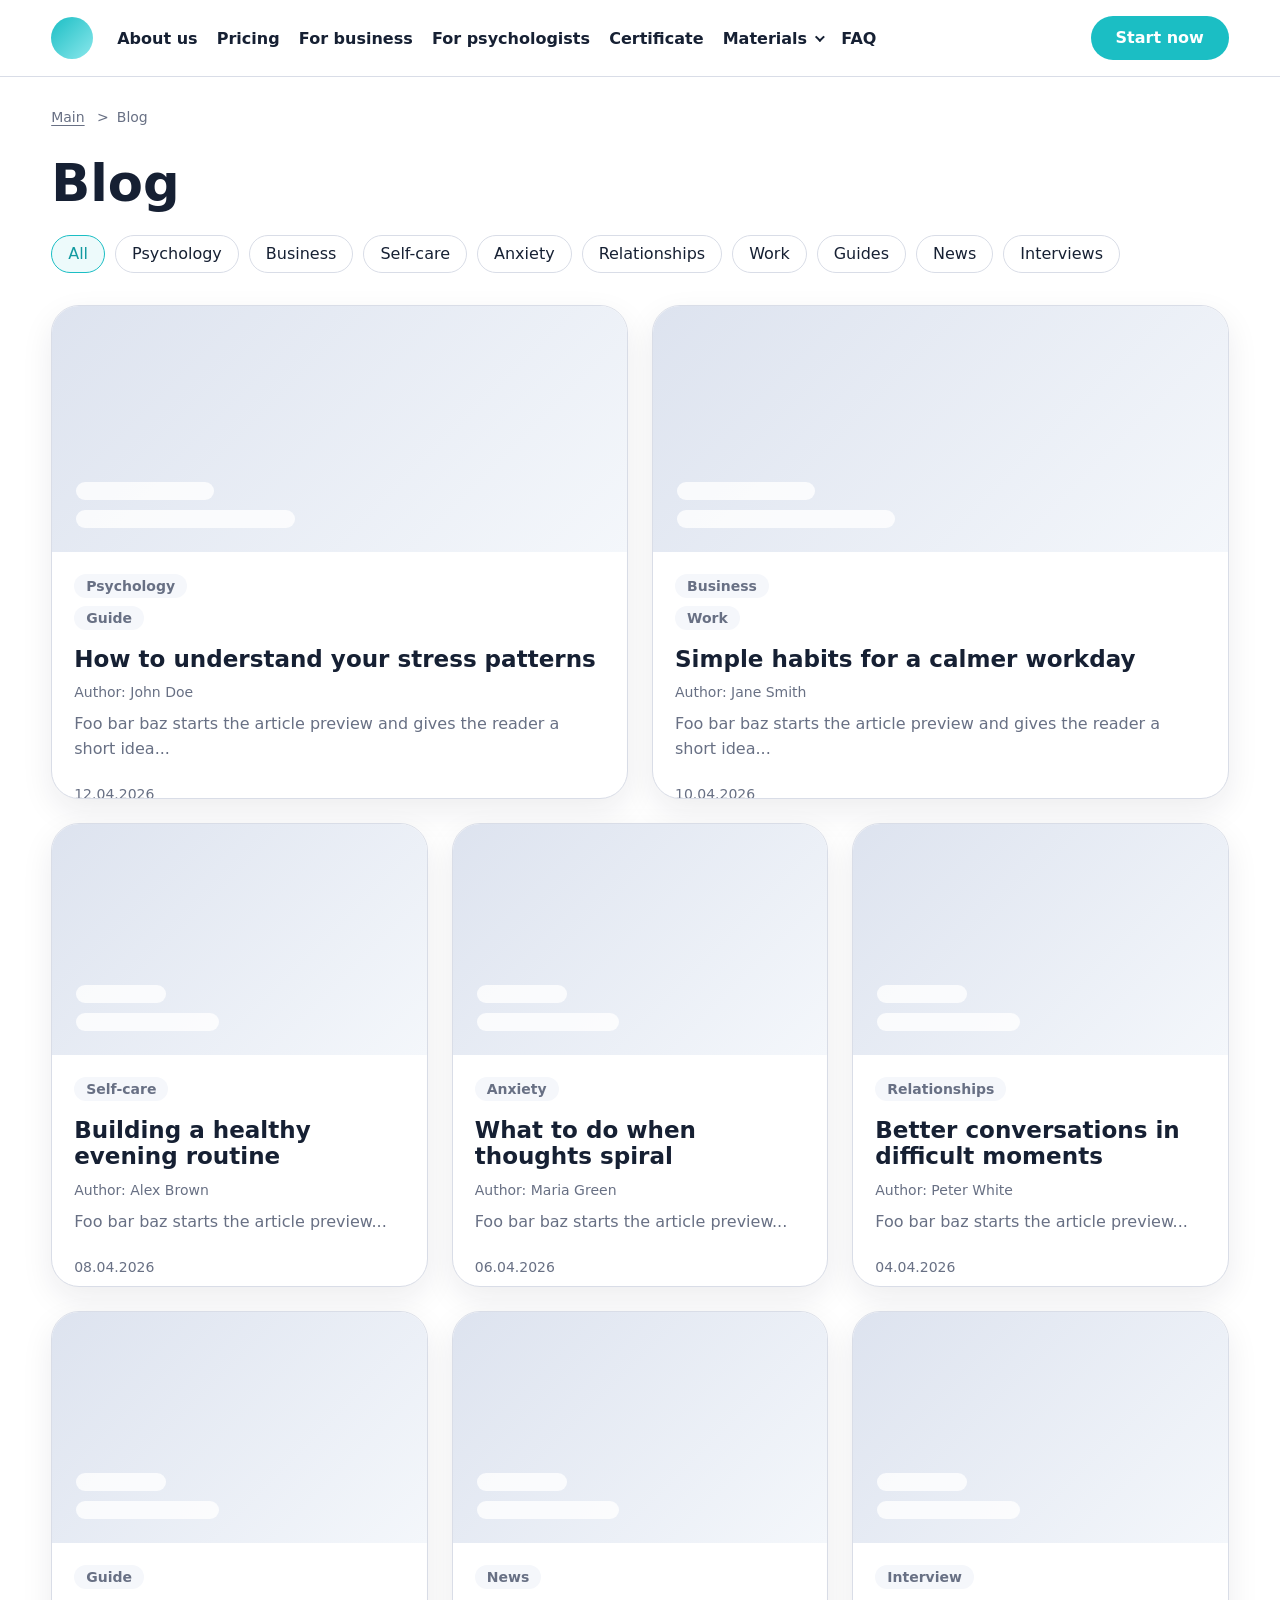
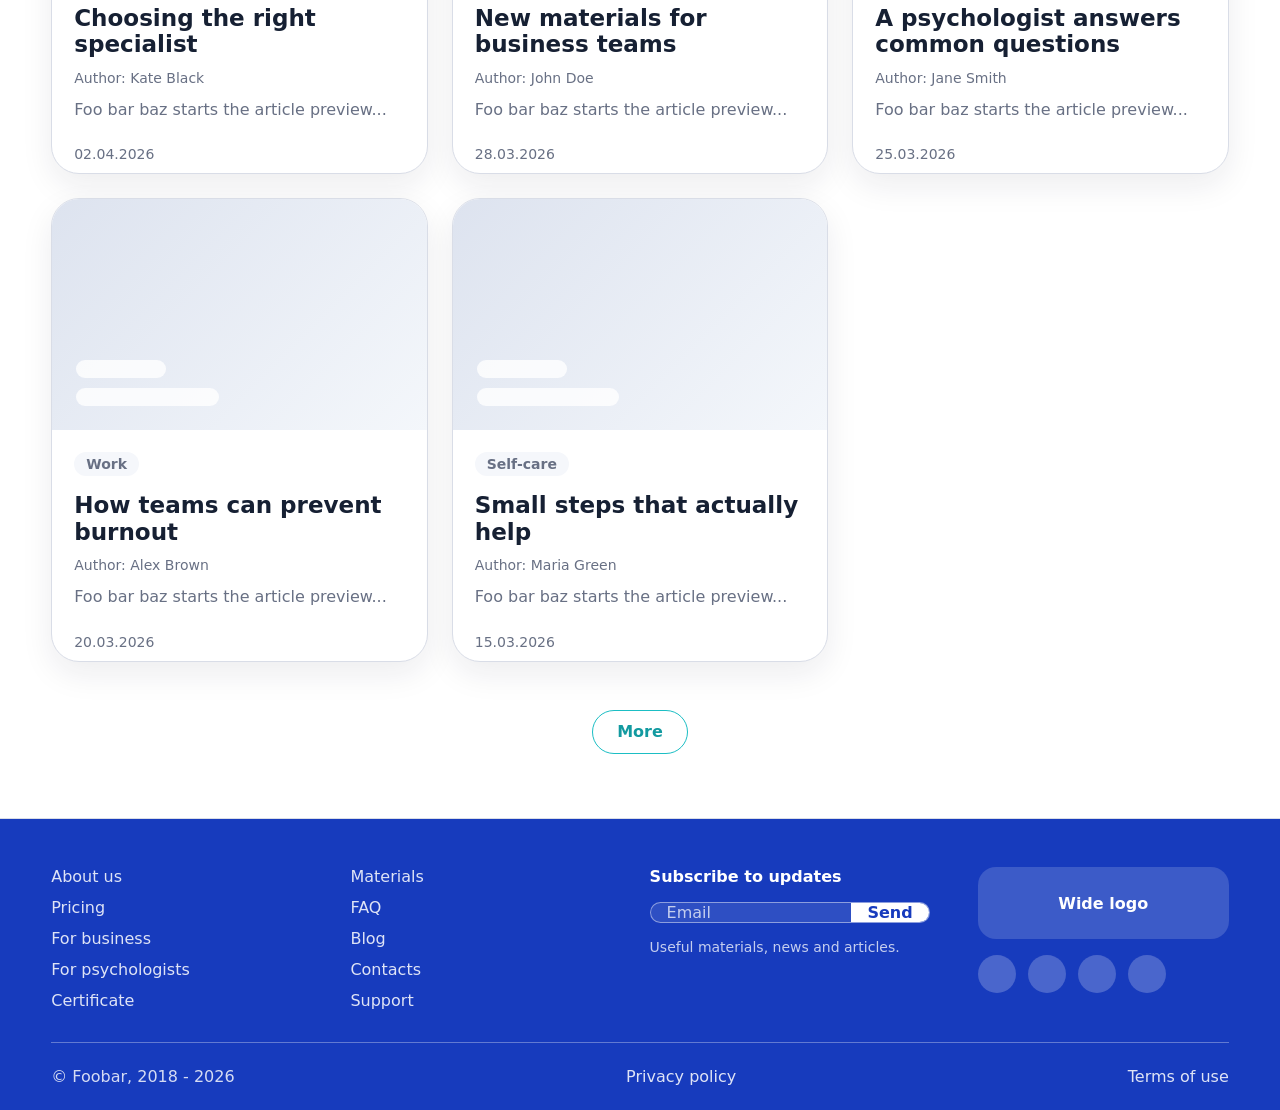
==== src/blog.html @ af33a735 "Add source code" ====
<!doctype html>
<html lang="en">
<head>
  <meta charset="utf-8" />
  <meta name="viewport" content="width=device-width, initial-scale=1" />
  <title>Blog Skeleton</title>
  <link rel="stylesheet" href="styles.css" />
</head>
<body>
  <a class="skip-link" href="#main-content">Skip to main content</a>

  <header class="site-header">
    <div class="site-header__inner container">
      <a class="site-header__logo logo" href="/" aria-label="Go to homepage">
        <span class="logo__image" aria-hidden="true"></span>
      </a>

      <button
        class="site-header__menu-toggle"
        type="button"
        aria-controls="header-menu"
        aria-expanded="false"
      >
        <span aria-hidden="true">☰</span>
        <span>Settings</span>
      </button>

      <div class="site-header__panel" id="header-menu">
        <nav class="site-header__nav nav" aria-label="Main navigation">
          <a class="nav__link" href="#">About us</a>
          <a class="nav__link" href="#">Pricing</a>
          <a class="nav__link" href="#">For business</a>
          <a class="nav__link" href="#">For psychologists</a>
          <a class="nav__link" href="#">Certificate</a>

          <details class="nav__dropdown">
            <summary class="nav__link nav__link--dropdown">Materials</summary>
            <div class="nav__dropdown-menu">
              <a class="nav__dropdown-link" href="#">Blog</a>
              <a class="nav__dropdown-link" href="#">Guides</a>
              <a class="nav__dropdown-link" href="#">Research</a>
            </div>
          </details>

          <a class="nav__link" href="#">FAQ</a>
        </nav>

        <div class="site-header__actions">
          <a class="button button--primary" href="#">Start now</a>
        </div>
      </div>
    </div>
  </header>

  <main class="page" id="main-content">
    <div class="container">
      <nav class="breadcrumbs" aria-label="Breadcrumbs">
        <ol class="breadcrumbs__list">
          <li class="breadcrumbs__item">
            <a class="breadcrumbs__link" href="#">Main</a>
          </li>
          <li class="breadcrumbs__item" aria-current="page">Blog</li>
        </ol>
      </nav>

      <section class="blog">
        <header class="blog__header">
          <h1 class="blog__title">Blog</h1>

          <div class="tag-list" aria-label="Blog tags">
            <button class="tag tag--selected" type="button" aria-pressed="true">All</button>
            <button class="tag" type="button" aria-pressed="false">Psychology</button>
            <button class="tag" type="button" aria-pressed="false">Business</button>
            <button class="tag" type="button" aria-pressed="false">Self-care</button>
            <button class="tag" type="button" aria-pressed="false">Anxiety</button>
            <button class="tag" type="button" aria-pressed="false">Relationships</button>
            <button class="tag" type="button" aria-pressed="false">Work</button>
            <button class="tag" type="button" aria-pressed="false">Guides</button>
            <button class="tag" type="button" aria-pressed="false">News</button>
            <button class="tag" type="button" aria-pressed="false">Interviews</button>
          </div>
        </header>

        <div class="article-grid">
          <article class="article-card article-card--featured">
            <a class="article-card__link" href="#">
              <div class="article-card__image" aria-hidden="true"></div>

              <div class="article-card__content">
                <ul class="article-card__tags" aria-label="Article tags">
                  <li class="article-card__tag">Psychology</li>
                  <li class="article-card__tag">Guide</li>
                </ul>

                <h2 class="article-card__title">How to understand your stress patterns</h2>
                <p class="article-card__author">Author: John Doe</p>
                <p class="article-card__excerpt">
                  Foo bar baz starts the article preview and gives the reader a short idea...
                </p>
                <time class="article-card__date" datetime="2026-04-12">12.04.2026</time>
              </div>
            </a>
          </article>

          <article class="article-card article-card--featured">
            <a class="article-card__link" href="#">
              <div class="article-card__image" aria-hidden="true"></div>

              <div class="article-card__content">
                <ul class="article-card__tags" aria-label="Article tags">
                  <li class="article-card__tag">Business</li>
                  <li class="article-card__tag">Work</li>
                </ul>

                <h2 class="article-card__title">Simple habits for a calmer workday</h2>
                <p class="article-card__author">Author: Jane Smith</p>
                <p class="article-card__excerpt">
                  Foo bar baz starts the article preview and gives the reader a short idea...
                </p>
                <time class="article-card__date" datetime="2026-04-10">10.04.2026</time>
              </div>
            </a>
          </article>

          <!-- Regular cards. On wide screens these become 3 per row. -->
          <article class="article-card">
            <a class="article-card__link" href="#">
              <div class="article-card__image" aria-hidden="true"></div>
              <div class="article-card__content">
                <ul class="article-card__tags" aria-label="Article tags">
                  <li class="article-card__tag">Self-care</li>
                </ul>
                <h2 class="article-card__title">Building a healthy evening routine</h2>
                <p class="article-card__author">Author: Alex Brown</p>
                <p class="article-card__excerpt">Foo bar baz starts the article preview...</p>
                <time class="article-card__date" datetime="2026-04-08">08.04.2026</time>
              </div>
            </a>
          </article>

          <article class="article-card">
            <a class="article-card__link" href="#">
              <div class="article-card__image" aria-hidden="true"></div>
              <div class="article-card__content">
                <ul class="article-card__tags" aria-label="Article tags">
                  <li class="article-card__tag">Anxiety</li>
                </ul>
                <h2 class="article-card__title">What to do when thoughts spiral</h2>
                <p class="article-card__author">Author: Maria Green</p>
                <p class="article-card__excerpt">Foo bar baz starts the article preview...</p>
                <time class="article-card__date" datetime="2026-04-06">06.04.2026</time>
              </div>
            </a>
          </article>

          <article class="article-card">
            <a class="article-card__link" href="#">
              <div class="article-card__image" aria-hidden="true"></div>
              <div class="article-card__content">
                <ul class="article-card__tags" aria-label="Article tags">
                  <li class="article-card__tag">Relationships</li>
                </ul>
                <h2 class="article-card__title">Better conversations in difficult moments</h2>
                <p class="article-card__author">Author: Peter White</p>
                <p class="article-card__excerpt">Foo bar baz starts the article preview...</p>
                <time class="article-card__date" datetime="2026-04-04">04.04.2026</time>
              </div>
            </a>
          </article>

          <article class="article-card">
            <a class="article-card__link" href="#">
              <div class="article-card__image" aria-hidden="true"></div>
              <div class="article-card__content">
                <ul class="article-card__tags" aria-label="Article tags">
                  <li class="article-card__tag">Guide</li>
                </ul>
                <h2 class="article-card__title">Choosing the right specialist</h2>
                <p class="article-card__author">Author: Kate Black</p>
                <p class="article-card__excerpt">Foo bar baz starts the article preview...</p>
                <time class="article-card__date" datetime="2026-04-02">02.04.2026</time>
              </div>
            </a>
          </article>

          <article class="article-card">
            <a class="article-card__link" href="#">
              <div class="article-card__image" aria-hidden="true"></div>
              <div class="article-card__content">
                <ul class="article-card__tags" aria-label="Article tags">
                  <li class="article-card__tag">News</li>
                </ul>
                <h2 class="article-card__title">New materials for business teams</h2>
                <p class="article-card__author">Author: John Doe</p>
                <p class="article-card__excerpt">Foo bar baz starts the article preview...</p>
                <time class="article-card__date" datetime="2026-03-28">28.03.2026</time>
              </div>
            </a>
          </article>

          <article class="article-card">
            <a class="article-card__link" href="#">
              <div class="article-card__image" aria-hidden="true"></div>
              <div class="article-card__content">
                <ul class="article-card__tags" aria-label="Article tags">
                  <li class="article-card__tag">Interview</li>
                </ul>
                <h2 class="article-card__title">A psychologist answers common questions</h2>
                <p class="article-card__author">Author: Jane Smith</p>
                <p class="article-card__excerpt">Foo bar baz starts the article preview...</p>
                <time class="article-card__date" datetime="2026-03-25">25.03.2026</time>
              </div>
            </a>
          </article>

          <article class="article-card">
            <a class="article-card__link" href="#">
              <div class="article-card__image" aria-hidden="true"></div>
              <div class="article-card__content">
                <ul class="article-card__tags" aria-label="Article tags">
                  <li class="article-card__tag">Work</li>
                </ul>
                <h2 class="article-card__title">How teams can prevent burnout</h2>
                <p class="article-card__author">Author: Alex Brown</p>
                <p class="article-card__excerpt">Foo bar baz starts the article preview...</p>
                <time class="article-card__date" datetime="2026-03-20">20.03.2026</time>
              </div>
            </a>
          </article>

          <article class="article-card">
            <a class="article-card__link" href="#">
              <div class="article-card__image" aria-hidden="true"></div>
              <div class="article-card__content">
                <ul class="article-card__tags" aria-label="Article tags">
                  <li class="article-card__tag">Self-care</li>
                </ul>
                <h2 class="article-card__title">Small steps that actually help</h2>
                <p class="article-card__author">Author: Maria Green</p>
                <p class="article-card__excerpt">Foo bar baz starts the article preview...</p>
                <time class="article-card__date" datetime="2026-03-15">15.03.2026</time>
              </div>
            </a>
          </article>
        </div>

        <div class="blog__more">
          <button class="button button--secondary" type="button">More</button>
        </div>
      </section>
    </div>
  </main>

  <footer class="site-footer">
    <div class="site-footer__inner container">
      <div class="site-footer__top">
        <nav class="site-footer__column footer-nav" aria-label="Footer navigation one">
          <a class="footer-nav__link" href="#">About us</a>
          <a class="footer-nav__link" href="#">Pricing</a>
          <a class="footer-nav__link" href="#">For business</a>
          <a class="footer-nav__link" href="#">For psychologists</a>
          <a class="footer-nav__link" href="#">Certificate</a>
        </nav>

        <nav class="site-footer__column footer-nav" aria-label="Footer navigation two">
          <a class="footer-nav__link" href="#">Materials</a>
          <a class="footer-nav__link" href="#">FAQ</a>
          <a class="footer-nav__link" href="#">Blog</a>
          <a class="footer-nav__link" href="#">Contacts</a>
          <a class="footer-nav__link" href="#">Support</a>
        </nav>

        <div class="site-footer__column newsletter">
          <p class="newsletter__title">Subscribe to updates</p>

          <form class="newsletter__form" action="#" method="post">
            <label class="sr-only" for="newsletter-email">Email</label>
            <input
              class="newsletter__input"
              id="newsletter-email"
              name="email"
              type="email"
              placeholder="Email"
              autocomplete="email"
            />
            <button class="newsletter__button" type="submit">Send</button>
          </form>

          <p class="newsletter__note">Useful materials, news and articles.</p>
        </div>

        <div class="site-footer__column footer-brand">
          <a class="footer-brand__logo" href="/" aria-label="Go to homepage">
            Wide logo
          </a>

          <div class="footer-brand__socials" aria-label="Social links">
            <a class="footer-brand__social" href="#" aria-label="Social link 1"></a>
            <a class="footer-brand__social" href="#" aria-label="Social link 2"></a>
            <a class="footer-brand__social" href="#" aria-label="Social link 3"></a>
            <a class="footer-brand__social" href="#" aria-label="Social link 4"></a>
          </div>
        </div>
      </div>

      <div class="site-footer__divider"></div>

      <div class="site-footer__bottom">
        <p class="site-footer__text">© Foobar, 2018 - 2026</p>
        <a class="site-footer__link" href="#">Privacy policy</a>
        <a class="site-footer__link" href="#">Terms of use</a>
      </div>
    </div>
  </footer>

  <script src="app.js"></script>
</body>
</html>
---- src/styles.css ----
:root {
  /* Layout */
  --container-max-width: 1180px;
  --page-padding-inline: clamp(16px, 4vw, 64px);

  /* Colors */
  --color-white: #ffffff;
  --color-text: #162033;
  --color-muted: #687084;
  --color-border: #d9dde7;
  --color-soft: #f5f7fb;
  --color-placeholder: #e7ebf3;
  --color-primary: #1bbec4;
  --color-primary-dark: #129aa0;
  --color-footer: #173bbd;

  /* Typography */
  --font-family-base: system-ui, -apple-system, BlinkMacSystemFont, "Segoe UI", sans-serif;
  --font-size-base: 16px;
  --font-size-small: 0.875rem;
  --font-size-title: clamp(2rem, 4vw, 3.5rem);
  --font-size-card-title: clamp(1.15rem, 1.8vw, 1.6rem);

  /* Shape */
  --radius-small: 10px;
  --radius-medium: 18px;
  --radius-large: 28px;
  --radius-pill: 999px;

  /* Spacing */
  --space-1: 4px;
  --space-2: 8px;
  --space-3: 12px;
  --space-4: 16px;
  --space-5: 24px;
  --space-6: 32px;
  --space-7: 48px;
  --space-8: 64px;

  /* Header */
  --header-height: 76px;

  /* Tags */
  --tag-height: 38px;
  --tag-gap: 10px;

  /* Cards */
  --card-min-height: 460px;
  --card-image-height: 50%;
  --card-padding: 22px;
}

/* Base */

*,
*::before,
*::after {
  box-sizing: border-box;
}

html {
  font-size: var(--font-size-base);
}

body {
  margin: 0;
  font-family: var(--font-family-base);
  color: var(--color-text);
  background: var(--color-white);
}

a {
  color: inherit;
  text-decoration: none;
}

a,
button,
summary {
  cursor: pointer;
}

button,
input {
  font: inherit;
}

img {
  max-width: 100%;
  display: block;
}

.container {
  width: min(100% - (var(--page-padding-inline) * 2), var(--container-max-width));
  margin-inline: auto;
}

.sr-only {
  position: absolute;
  width: 1px;
  height: 1px;
  padding: 0;
  overflow: hidden;
  clip: rect(0 0 0 0);
  white-space: nowrap;
  border: 0;
}

.skip-link {
  position: absolute;
  top: var(--space-3);
  left: var(--space-3);
  z-index: 100;
  padding: var(--space-3) var(--space-4);
  border-radius: var(--radius-small);
  background: var(--color-text);
  color: var(--color-white);
  transform: translateY(-150%);
}

.skip-link:focus {
  transform: translateY(0);
}

:focus-visible {
  outline: 3px solid var(--color-primary);
  outline-offset: 3px;
}

/* Buttons */

.button {
  display: inline-flex;
  align-items: center;
  justify-content: center;
  min-height: 44px;
  padding: 0 var(--space-5);
  border: 1px solid transparent;
  border-radius: var(--radius-pill);
  font-weight: 700;
  line-height: 1;
  transition:
    background-color 160ms ease,
    border-color 160ms ease,
    color 160ms ease,
    transform 160ms ease;
}

.button:hover {
  transform: translateY(-1px);
}

.button--primary {
  background: var(--color-primary);
  color: var(--color-white);
}

.button--primary:hover {
  background: var(--color-primary-dark);
}

.button--secondary {
  background: var(--color-white);
  border-color: var(--color-primary);
  color: var(--color-primary-dark);
}

.button--secondary:hover {
  background: var(--color-primary);
  color: var(--color-white);
}

/* Header */

.site-header {
  position: sticky;
  top: 0;
  z-index: 50;
  background: rgba(255, 255, 255, 0.95);
  border-bottom: 1px solid var(--color-border);
  backdrop-filter: blur(12px);
}

.site-header__inner {
  position: relative;
  min-height: var(--header-height);
  display: flex;
  align-items: center;
  gap: var(--space-5);
}

.logo {
  display: inline-flex;
  align-items: center;
  gap: var(--space-3);
  flex: 0 0 auto;
  font-weight: 800;
}

.logo__image {
  width: 42px;
  height: 42px;
  border-radius: 50%;
  background:
    linear-gradient(135deg, var(--color-primary), #8be8ec);
}

.logo__text {
  font-size: 1.2rem;
}

.site-header__panel {
  display: flex;
  align-items: center;
  gap: var(--space-5);
  flex: 1 1 auto;
}

.site-header__nav {
  display: flex;
  align-items: center;
  gap: clamp(12px, 1.5vw, 24px);
  flex-wrap: nowrap;
}

.site-header__actions {
  margin-left: auto;
  flex: 0 0 auto;
}

.site-header__menu-toggle {
  display: none;
  align-items: center;
  gap: var(--space-2);
  margin-left: auto;
  padding: var(--space-2) var(--space-4);
  border: 1px solid var(--color-border);
  border-radius: var(--radius-pill);
  background: var(--color-white);
  color: var(--color-text);
  font-weight: 700;
}

.nav__link {
  display: inline-flex;
  align-items: center;
  min-height: 44px;
  color: var(--color-text);
  font-weight: 600;
  white-space: nowrap;
  transition: color 160ms ease;
}

.nav__link:hover,
.nav__link:focus-visible {
  color: var(--color-primary-dark);
}

.nav__dropdown {
  position: relative;
}

.nav__dropdown summary {
  list-style: none;
}

.nav__dropdown summary::-webkit-details-marker {
  display: none;
}

.nav__link--dropdown::after {
  content: "";
  width: 7px;
  height: 7px;
  margin-left: var(--space-2);
  border-right: 2px solid currentColor;
  border-bottom: 2px solid currentColor;
  transform: rotate(45deg) translateY(-2px);
  transition: transform 160ms ease;
}

.nav__dropdown[open] .nav__link--dropdown::after {
  transform: rotate(225deg) translateY(-2px);
}

.nav__dropdown-menu {
  position: absolute;
  top: calc(100% + var(--space-2));
  left: 0;
  min-width: 180px;
  padding: var(--space-2);
  border: 1px solid var(--color-border);
  border-radius: var(--radius-medium);
  background: var(--color-white);
  box-shadow: 0 18px 40px rgba(20, 28, 45, 0.12);
}

.nav__dropdown-link {
  display: block;
  padding: var(--space-3);
  border-radius: var(--radius-small);
  color: var(--color-text);
}

.nav__dropdown-link:hover,
.nav__dropdown-link:focus-visible {
  background: var(--color-soft);
}

/* Main */

.page {
  padding-block: var(--space-6) var(--space-8);
}

.breadcrumbs {
  margin-bottom: var(--space-6);
  color: var(--color-muted);
  font-size: var(--font-size-small);
}

.breadcrumbs__list {
  display: flex;
  flex-wrap: wrap;
  gap: var(--space-2);
  padding: 0;
  margin: 0;
  list-style: none;
}

.breadcrumbs__item:not(:last-child)::after {
  content: ">";
  margin-left: var(--space-2);
  color: var(--color-muted);
}

.breadcrumbs__link {
  text-decoration: underline;
  text-underline-offset: 3px;
}

.blog__header {
  margin-bottom: var(--space-6);
}

.blog__title {
  margin: 0 0 var(--space-5);
  font-size: var(--font-size-title);
  line-height: 1.05;
}

/* Tags */

.tag-list {
  display: flex;
  flex-wrap: wrap;
  gap: var(--tag-gap);
  max-height: calc((var(--tag-height) * 2) + var(--tag-gap));
  overflow-y: auto;
  padding-right: var(--space-2);
  scrollbar-width: thin;
}

.tag {
  min-height: var(--tag-height);
  padding: 0 var(--space-4);
  border: 1px solid var(--color-border);
  border-radius: var(--radius-pill);
  background: var(--color-white);
  color: var(--color-text);
  white-space: nowrap;
  transition:
    border-color 160ms ease,
    color 160ms ease,
    background-color 160ms ease;
}

.tag:hover {
  border-color: var(--color-primary);
  color: var(--color-primary-dark);
}

.tag--selected {
  border-color: var(--color-primary);
  color: var(--color-primary-dark);
  background: rgba(27, 190, 196, 0.08);
}

/* Article grid */

.article-grid {
  display: grid;
  grid-template-columns: repeat(6, minmax(0, 1fr));
  gap: var(--space-5);
}

.article-card {
  grid-column: span 2;
  min-height: var(--card-min-height);
  border-radius: var(--radius-large);
  background: var(--color-white);
  border: 1px solid var(--color-border);
  overflow: hidden;
  box-shadow: 0 12px 32px rgba(20, 28, 45, 0.08);
  transition:
    transform 160ms ease,
    box-shadow 160ms ease,
    border-color 160ms ease;
}

.article-card--featured {
  grid-column: span 3;
}

.article-card:hover {
  transform: translateY(-3px);
  border-color: rgba(27, 190, 196, 0.55);
  box-shadow: 0 18px 46px rgba(20, 28, 45, 0.12);
}

.article-card__link {
  display: flex;
  flex-direction: column;
  height: 100%;
}

.article-card__image {
  min-height: 220px;
  flex: 0 0 var(--card-image-height);
  background:
    linear-gradient(135deg, #dde3ef, #f4f7fb);
  position: relative;
}

.article-card__image::before,
.article-card__image::after {
  content: "";
  position: absolute;
  border-radius: var(--radius-pill);
  background: rgba(255, 255, 255, 0.8);
}

.article-card__image::before {
  width: 38%;
  height: 18px;
  left: var(--space-5);
  bottom: var(--space-5);
}

.article-card__image::after {
  width: 24%;
  height: 18px;
  left: var(--space-5);
  bottom: calc(var(--space-5) + 28px);
}

.article-card__content {
  position: relative;
  display: flex;
  flex-direction: column;
  flex: 1 1 auto;
  padding: var(--card-padding);
}

.article-card__tags {
  display: flex;
  flex-direction: column;
  align-items: flex-start;
  gap: var(--space-2);
  padding: 0;
  margin: 0 0 var(--space-4);
  list-style: none;
}

.article-card__tag {
  padding: var(--space-1) var(--space-3);
  border-radius: var(--radius-pill);
  background: var(--color-soft);
  color: var(--color-muted);
  font-size: var(--font-size-small);
  font-weight: 700;
}

.article-card__title {
  margin: 0 0 var(--space-3);
  font-size: var(--font-size-card-title);
  line-height: 1.15;
}

.article-card__author {
  margin: 0 0 var(--space-3);
  color: var(--color-muted);
  font-size: var(--font-size-small);
}

.article-card__excerpt {
  margin: 0 0 var(--space-5);
  color: var(--color-muted);
  line-height: 1.55;
}

.article-card__date {
  margin-top: auto;
  color: var(--color-muted);
  font-size: var(--font-size-small);
}

.blog__more {
  display: flex;
  justify-content: center;
  margin-top: var(--space-7);
}

/* Footer */

.site-footer {
  border-top: 1px solid var(--color-border);
  background: var(--color-footer);
  color: var(--color-white);
}

.site-footer__inner {
  padding-block: var(--space-7) var(--space-5);
}

.site-footer__top {
  display: flex;
  flex-wrap: wrap;
  gap: var(--space-7);
  align-items: flex-start;
}

.site-footer__column {
  flex: 1 1 190px;
}

.footer-nav {
  display: flex;
  flex-direction: column;
  gap: var(--space-3);
}

.footer-nav__link,
.site-footer__link {
  color: rgba(255, 255, 255, 0.86);
}

.footer-nav__link:hover,
.site-footer__link:hover {
  color: var(--color-white);
  text-decoration: underline;
  text-underline-offset: 3px;
}

.newsletter {
  min-width: min(100%, 280px);
}

.newsletter__title,
.newsletter__note {
  margin: 0;
}

.newsletter__title {
  font-weight: 800;
}

.newsletter__form {
  display: flex;
  margin-block: var(--space-4);
  border: 1px solid rgba(255, 255, 255, 0.45);
  border-radius: var(--radius-pill);
  overflow: hidden;
  background: rgba(255, 255, 255, 0.1);
}

.newsletter__input {
  min-width: 0;
  flex: 1 1 auto;
  padding: 0 var(--space-4);
  border: 0;
  background: transparent;
  color: var(--color-white);
}

.newsletter__input::placeholder {
  color: rgba(255, 255, 255, 0.72);
}

.newsletter__button {
  flex: 0 0 auto;
  padding: 0 var(--space-4);
  border: 0;
  background: var(--color-white);
  color: var(--color-footer);
  font-weight: 800;
}

.newsletter__note {
  color: rgba(255, 255, 255, 0.75);
  font-size: var(--font-size-small);
}

.footer-brand {
  display: flex;
  flex-direction: column;
  gap: var(--space-4);
}

.footer-brand__logo {
  display: flex;
  align-items: center;
  justify-content: center;
  min-height: 72px;
  width: min(100%, 260px);
  border-radius: var(--radius-medium);
  background: rgba(255, 255, 255, 0.16);
  font-weight: 800;
}

.footer-brand__socials {
  display: flex;
  gap: var(--space-3);
}

.footer-brand__social {
  width: 38px;
  height: 38px;
  border-radius: 50%;
  background: rgba(255, 255, 255, 0.22);
  transition: background-color 160ms ease, transform 160ms ease;
}

.footer-brand__social:hover {
  background: rgba(255, 255, 255, 0.36);
  transform: translateY(-1px);
}

.site-footer__divider {
  height: 1px;
  margin-block: var(--space-6) var(--space-5);
  background: rgba(255, 255, 255, 0.32);
}

.site-footer__bottom {
  display: flex;
  flex-wrap: wrap;
  gap: var(--space-4) var(--space-6);
  align-items: center;
  justify-content: space-between;
  color: rgba(255, 255, 255, 0.82);
}

.site-footer__text {
  margin: 0;
}

/* Responsive */

@media (max-width: 1000px) {
  .article-card,
  .article-card--featured {
    grid-column: span 3;
  }
}

@media (max-width: 900px) {
  .site-header__menu-toggle {
    display: inline-flex;
  }

  .site-header__panel {
    position: absolute;
    top: calc(100% + 1px);
    left: 0;
    right: 0;
    display: none;
    flex-direction: column;
    align-items: stretch;
    padding: var(--space-4);
    border: 1px solid var(--color-border);
    border-radius: 0 0 var(--radius-medium) var(--radius-medium);
    background: var(--color-white);
    box-shadow: 0 18px 40px rgba(20, 28, 45, 0.12);
  }

  .site-header__panel--open {
    display: flex;
  }

  .site-header__nav {
    flex-direction: column;
    align-items: stretch;
    gap: var(--space-1);
  }

  .nav__link {
    width: 100%;
    justify-content: space-between;
    padding-inline: var(--space-3);
  }

  .nav__dropdown-menu {
    position: static;
    margin-top: var(--space-2);
    box-shadow: none;
  }

  .site-header__actions {
    margin-left: 0;
  }

  .site-header__actions .button {
    width: 100%;
  }
}

@media (max-width: 680px) {
  :root {
    --card-min-height: 420px;
    --card-padding: 18px;
  }

  .article-card,
  .article-card--featured {
    grid-column: 1 / -1;
  }

  .article-card__image {
    min-height: 190px;
  }

  .site-footer__top {
    flex-direction: column;
    gap: var(--space-6);
  }

  .site-footer__column {
    width: 100%;
  }

  .site-footer__bottom {
    flex-direction: column;
    align-items: flex-start;
  }
}

@media (max-width: 420px) {
  .logo__text {
    display: none;
  }

  .newsletter__form {
    border-radius: var(--radius-medium);
    flex-direction: column;
  }

  .newsletter__input {
    min-height: 46px;
  }

  .newsletter__button {
    min-height: 46px;
  }
}
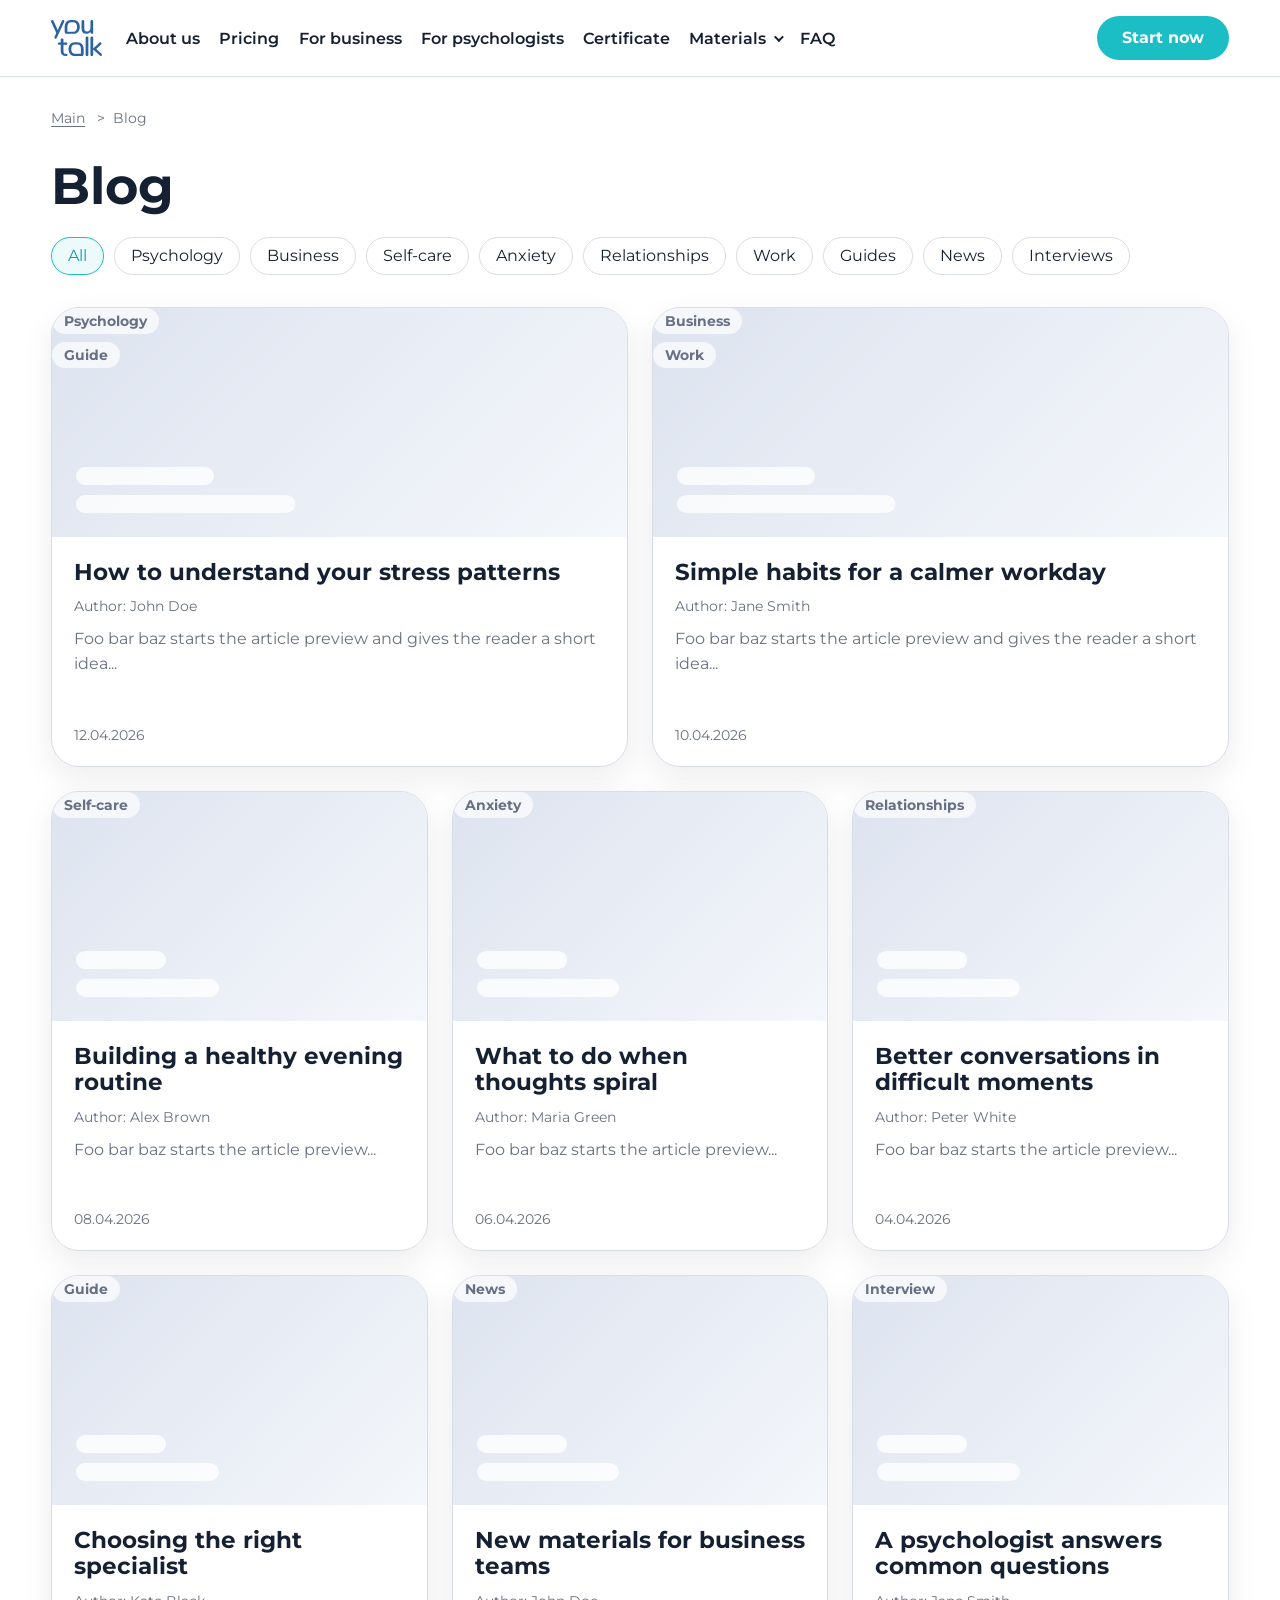
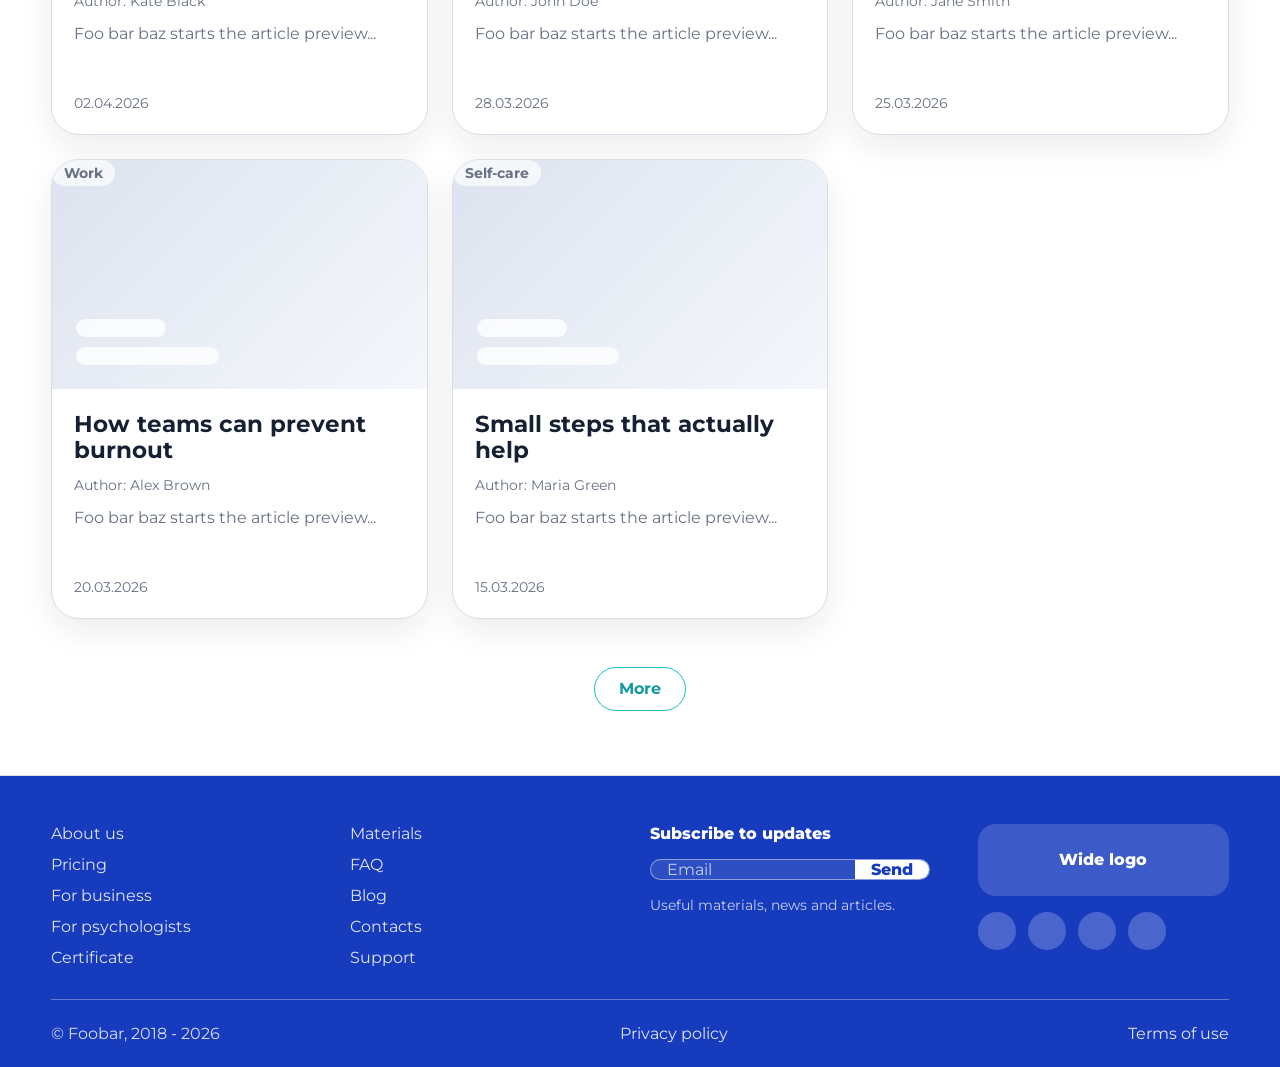
==== commit a4532e53: "[blog] Set page title" ====
--- a/src/blog.html
+++ b/src/blog.html
@@ -3,7 +3,7 @@
 <head>
   <meta charset="utf-8" />
   <meta name="viewport" content="width=device-width, initial-scale=1" />
-  <title>Blog Skeleton</title>
+  <title>Youtalk: Blogs</title>
   <link rel="stylesheet" href="styles.css" />
 </head>
 <body>
@@ -12,7 +12,7 @@
   <header class="site-header">
     <div class="site-header__inner container">
       <a class="site-header__logo logo" href="/" aria-label="Go to homepage">
-        <span class="logo__image" aria-hidden="true"></span>
+        <img src="logo.svg" alt="Foobar" />
       </a>
 
       <button
@@ -84,14 +84,14 @@
         <div class="article-grid">
           <article class="article-card article-card--featured">
             <a class="article-card__link" href="#">
-              <div class="article-card__image" aria-hidden="true"></div>
-
-              <div class="article-card__content">
+              <div class="article-card__image" aria-hidden="true">
                 <ul class="article-card__tags" aria-label="Article tags">
                   <li class="article-card__tag">Psychology</li>
                   <li class="article-card__tag">Guide</li>
                 </ul>
-
+              </div>
+
+              <div class="article-card__content">
                 <h2 class="article-card__title">How to understand your stress patterns</h2>
                 <p class="article-card__author">Author: John Doe</p>
                 <p class="article-card__excerpt">
@@ -104,14 +104,14 @@
 
           <article class="article-card article-card--featured">
             <a class="article-card__link" href="#">
-              <div class="article-card__image" aria-hidden="true"></div>
-
-              <div class="article-card__content">
+              <div class="article-card__image" aria-hidden="true">
                 <ul class="article-card__tags" aria-label="Article tags">
                   <li class="article-card__tag">Business</li>
                   <li class="article-card__tag">Work</li>
                 </ul>
-
+              </div>
+
+              <div class="article-card__content">
                 <h2 class="article-card__title">Simple habits for a calmer workday</h2>
                 <p class="article-card__author">Author: Jane Smith</p>
                 <p class="article-card__excerpt">
@@ -125,11 +125,12 @@
           <!-- Regular cards. On wide screens these become 3 per row. -->
           <article class="article-card">
             <a class="article-card__link" href="#">
-              <div class="article-card__image" aria-hidden="true"></div>
-              <div class="article-card__content">
+              <div class="article-card__image" aria-hidden="true">
                 <ul class="article-card__tags" aria-label="Article tags">
                   <li class="article-card__tag">Self-care</li>
                 </ul>
+              </div>
+              <div class="article-card__content">
                 <h2 class="article-card__title">Building a healthy evening routine</h2>
                 <p class="article-card__author">Author: Alex Brown</p>
                 <p class="article-card__excerpt">Foo bar baz starts the article preview...</p>
@@ -140,11 +141,12 @@
 
           <article class="article-card">
             <a class="article-card__link" href="#">
-              <div class="article-card__image" aria-hidden="true"></div>
-              <div class="article-card__content">
+              <div class="article-card__image" aria-hidden="true">
                 <ul class="article-card__tags" aria-label="Article tags">
                   <li class="article-card__tag">Anxiety</li>
                 </ul>
+              </div>
+              <div class="article-card__content">
                 <h2 class="article-card__title">What to do when thoughts spiral</h2>
                 <p class="article-card__author">Author: Maria Green</p>
                 <p class="article-card__excerpt">Foo bar baz starts the article preview...</p>
@@ -155,11 +157,12 @@
 
           <article class="article-card">
             <a class="article-card__link" href="#">
-              <div class="article-card__image" aria-hidden="true"></div>
-              <div class="article-card__content">
+              <div class="article-card__image" aria-hidden="true">
                 <ul class="article-card__tags" aria-label="Article tags">
                   <li class="article-card__tag">Relationships</li>
                 </ul>
+              </div>
+              <div class="article-card__content">
                 <h2 class="article-card__title">Better conversations in difficult moments</h2>
                 <p class="article-card__author">Author: Peter White</p>
                 <p class="article-card__excerpt">Foo bar baz starts the article preview...</p>
@@ -170,11 +173,12 @@
 
           <article class="article-card">
             <a class="article-card__link" href="#">
-              <div class="article-card__image" aria-hidden="true"></div>
-              <div class="article-card__content">
+              <div class="article-card__image" aria-hidden="true">
                 <ul class="article-card__tags" aria-label="Article tags">
                   <li class="article-card__tag">Guide</li>
                 </ul>
+              </div>
+              <div class="article-card__content">
                 <h2 class="article-card__title">Choosing the right specialist</h2>
                 <p class="article-card__author">Author: Kate Black</p>
                 <p class="article-card__excerpt">Foo bar baz starts the article preview...</p>
@@ -185,11 +189,12 @@
 
           <article class="article-card">
             <a class="article-card__link" href="#">
-              <div class="article-card__image" aria-hidden="true"></div>
-              <div class="article-card__content">
+              <div class="article-card__image" aria-hidden="true">
                 <ul class="article-card__tags" aria-label="Article tags">
                   <li class="article-card__tag">News</li>
                 </ul>
+              </div>
+              <div class="article-card__content">
                 <h2 class="article-card__title">New materials for business teams</h2>
                 <p class="article-card__author">Author: John Doe</p>
                 <p class="article-card__excerpt">Foo bar baz starts the article preview...</p>
@@ -200,11 +205,12 @@
 
           <article class="article-card">
             <a class="article-card__link" href="#">
-              <div class="article-card__image" aria-hidden="true"></div>
-              <div class="article-card__content">
+              <div class="article-card__image" aria-hidden="true">
                 <ul class="article-card__tags" aria-label="Article tags">
                   <li class="article-card__tag">Interview</li>
                 </ul>
+              </div>
+              <div class="article-card__content">
                 <h2 class="article-card__title">A psychologist answers common questions</h2>
                 <p class="article-card__author">Author: Jane Smith</p>
                 <p class="article-card__excerpt">Foo bar baz starts the article preview...</p>
@@ -215,11 +221,12 @@
 
           <article class="article-card">
             <a class="article-card__link" href="#">
-              <div class="article-card__image" aria-hidden="true"></div>
-              <div class="article-card__content">
+              <div class="article-card__image" aria-hidden="true">
                 <ul class="article-card__tags" aria-label="Article tags">
                   <li class="article-card__tag">Work</li>
                 </ul>
+              </div>
+              <div class="article-card__content">
                 <h2 class="article-card__title">How teams can prevent burnout</h2>
                 <p class="article-card__author">Author: Alex Brown</p>
                 <p class="article-card__excerpt">Foo bar baz starts the article preview...</p>
@@ -230,11 +237,12 @@
 
           <article class="article-card">
             <a class="article-card__link" href="#">
-              <div class="article-card__image" aria-hidden="true"></div>
-              <div class="article-card__content">
+              <div class="article-card__image" aria-hidden="true">
                 <ul class="article-card__tags" aria-label="Article tags">
                   <li class="article-card__tag">Self-care</li>
                 </ul>
+              </div>
+              <div class="article-card__content">
                 <h2 class="article-card__title">Small steps that actually help</h2>
                 <p class="article-card__author">Author: Maria Green</p>
                 <p class="article-card__excerpt">Foo bar baz starts the article preview...</p>
--- a/src/styles.css
+++ b/src/styles.css
@@ -1,3 +1,5 @@
+@import url('https://fonts.googleapis.com/css2?family=Montserrat:wght@100..900&display=swap');
+
 :root {
   /* Layout */
   --container-max-width: 1180px;
@@ -15,7 +17,7 @@
   --color-footer: #173bbd;
 
   /* Typography */
-  --font-family-base: system-ui, -apple-system, BlinkMacSystemFont, "Segoe UI", sans-serif;
+  --font-family-base: "Montserrat", sans-serif;
   --font-size-base: 16px;
   --font-size-small: 0.875rem;
   --font-size-title: clamp(2rem, 4vw, 3.5rem);
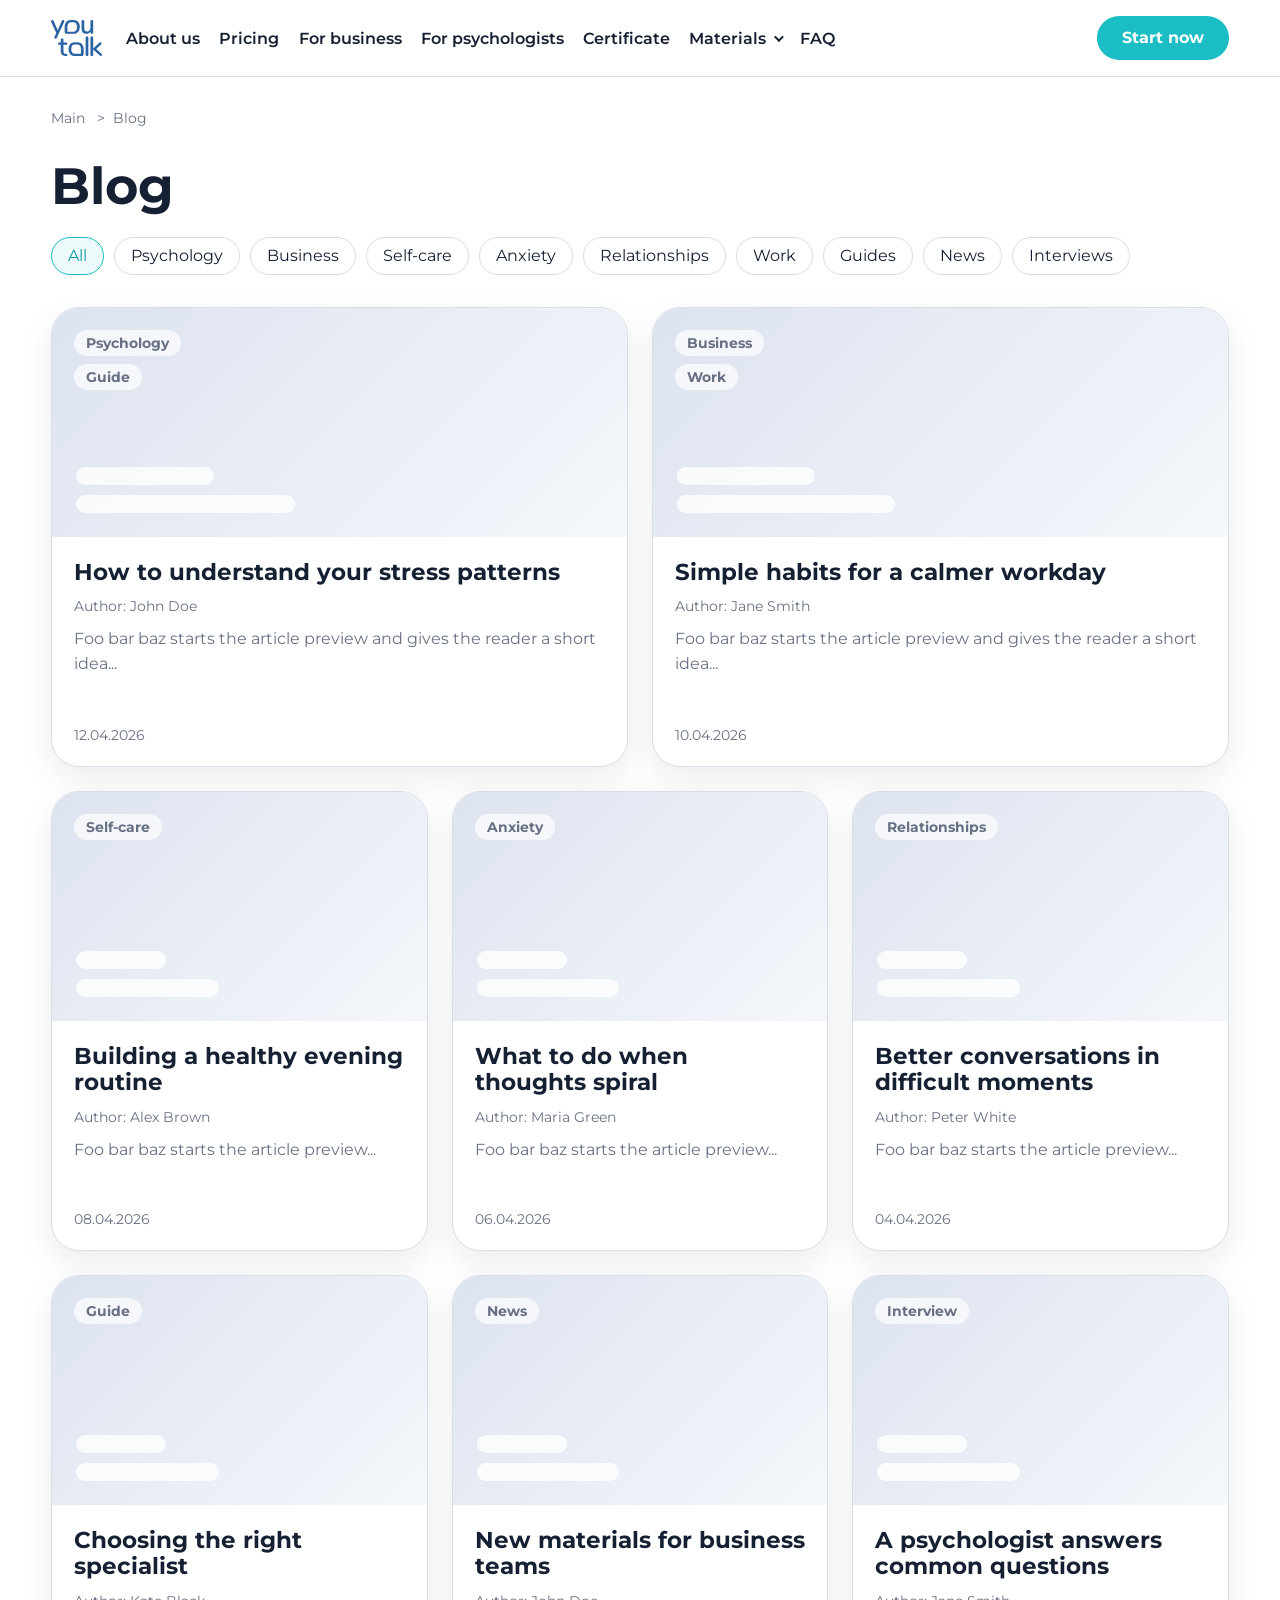
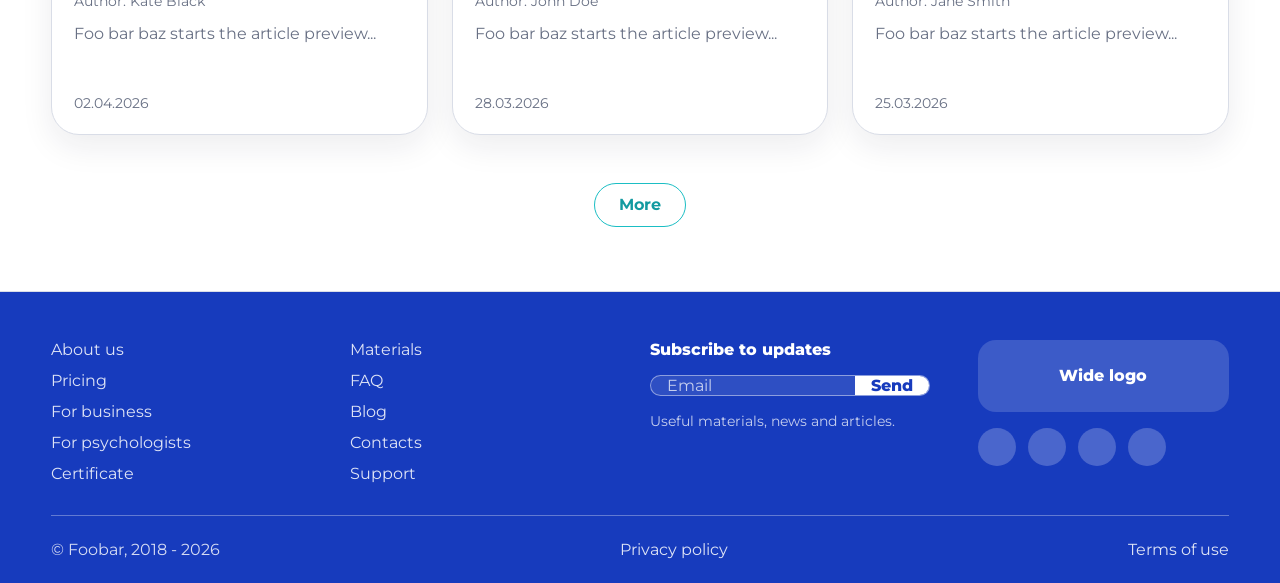
==== commit 60f056cb: "[blog] Remove not needed articles" ====
--- a/src/blog.html
+++ b/src/blog.html
@@ -218,38 +218,6 @@
               </div>
             </a>
           </article>
-
-          <article class="article-card">
-            <a class="article-card__link" href="#">
-              <div class="article-card__image" aria-hidden="true">
-                <ul class="article-card__tags" aria-label="Article tags">
-                  <li class="article-card__tag">Work</li>
-                </ul>
-              </div>
-              <div class="article-card__content">
-                <h2 class="article-card__title">How teams can prevent burnout</h2>
-                <p class="article-card__author">Author: Alex Brown</p>
-                <p class="article-card__excerpt">Foo bar baz starts the article preview...</p>
-                <time class="article-card__date" datetime="2026-03-20">20.03.2026</time>
-              </div>
-            </a>
-          </article>
-
-          <article class="article-card">
-            <a class="article-card__link" href="#">
-              <div class="article-card__image" aria-hidden="true">
-                <ul class="article-card__tags" aria-label="Article tags">
-                  <li class="article-card__tag">Self-care</li>
-                </ul>
-              </div>
-              <div class="article-card__content">
-                <h2 class="article-card__title">Small steps that actually help</h2>
-                <p class="article-card__author">Author: Maria Green</p>
-                <p class="article-card__excerpt">Foo bar baz starts the article preview...</p>
-                <time class="article-card__date" datetime="2026-03-15">15.03.2026</time>
-              </div>
-            </a>
-          </article>
         </div>
 
         <div class="blog__more">
--- a/src/styles.css
+++ b/src/styles.css
@@ -199,14 +199,6 @@
   font-weight: 800;
 }
 
-.logo__image {
-  width: 42px;
-  height: 42px;
-  border-radius: 50%;
-  background:
-    linear-gradient(135deg, var(--color-primary), #8be8ec);
-}
-
 .logo__text {
   font-size: 1.2rem;
 }
@@ -337,7 +329,6 @@
 }
 
 .breadcrumbs__link {
-  text-decoration: underline;
   text-underline-offset: 3px;
 }
 
@@ -469,7 +460,7 @@
   flex-direction: column;
   align-items: flex-start;
   gap: var(--space-2);
-  padding: 0;
+  padding: var(--card-padding);
   margin: 0 0 var(--space-4);
   list-style: none;
 }
